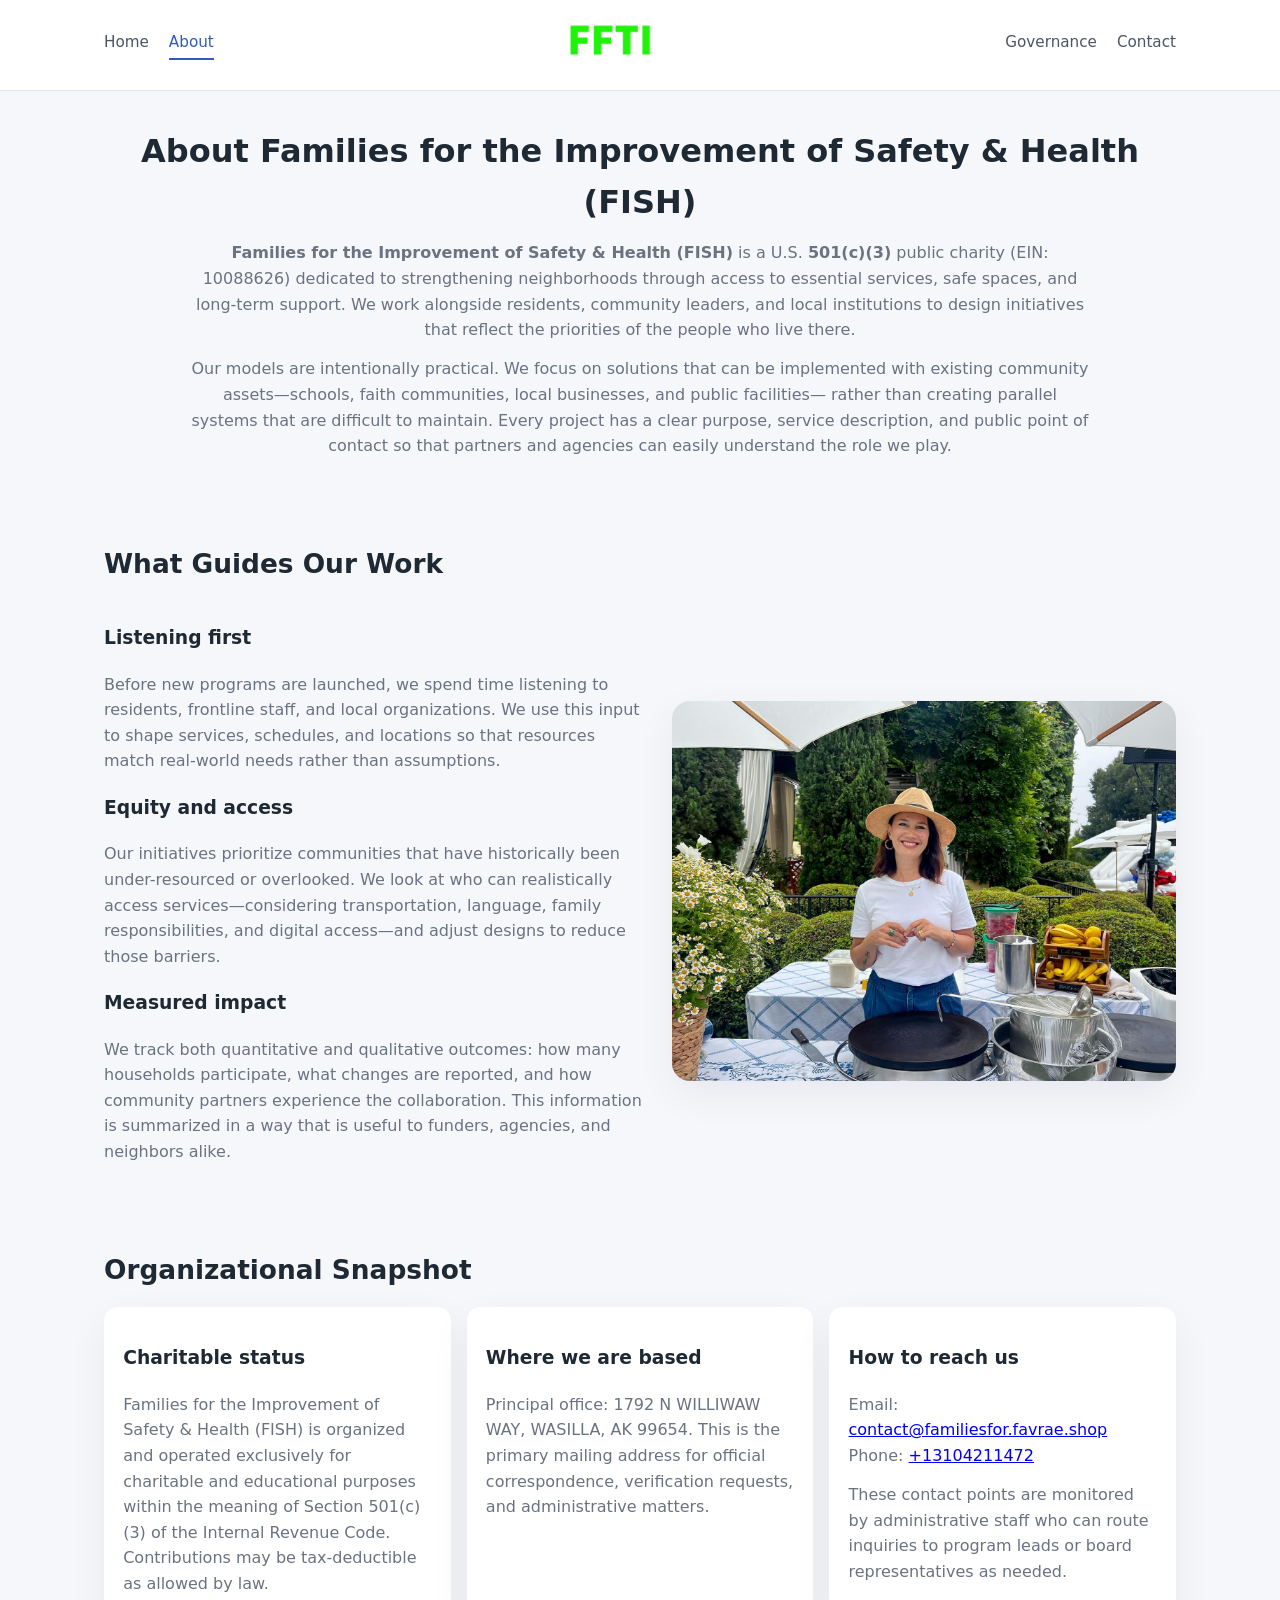
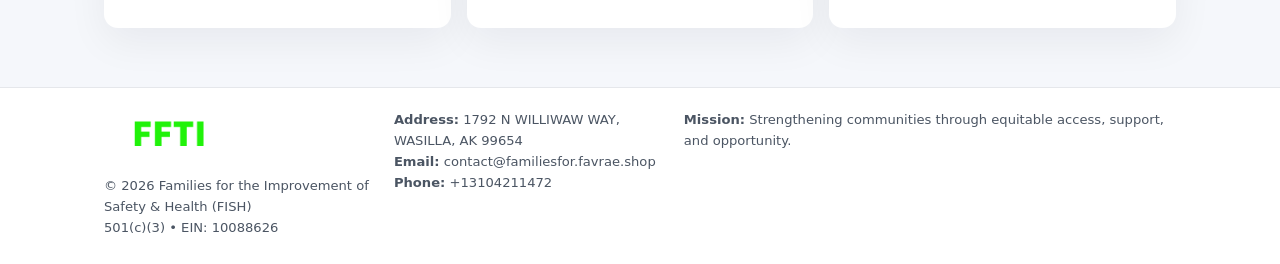
==== about.html @ aa545c6a "Initial commit" ====
<!doctype html>
<html lang="en">
<head>
<meta charset="utf-8" />
<meta name="viewport" content="width=device-width,initial-scale=1" />
<title>Families for the Improvement of Safety & Health (FISH) – Nonprofit • 2025</title>
<link rel="stylesheet" href="assets/styles.css" />
<link rel="icon" href="images/logo.png" />

<meta name="data-ein" content="10088626">
<meta name="data-name" content="Families for the Improvement of Safety & Health (FISH)">
<meta name="data-email" content="contact@familiesfor.favrae.shop">
<meta name="data-phone" content="+13104211472">
<meta name="data-address" content="1792 N WILLIWAW WAY, WASILLA, AK 99654">
<meta name="data-map" content="1792+N+WILLIWAW+WAY,+WASILLA,+AK+99654">
  <meta name="description" content="We are a 501(c)(3) organization advancing public health and family well-being through transparent programs, local partnerships, and measurable outcomes.">
</head>
<body>
<div style="position:absolute;left:-9999px;top:-9999px;opacity:0" data-uniq="{{UNIQUE_BLOB}}">
  <span>We are a 501(c)(3) organization advancing public health and family well-being through transparent programs, local partnerships, and measurable outcomes.</span><svg width="12" height="12" viewBox="0 0 12 12" xmlns="http://www.w3.org/2000/svg"><circle cx="6" cy="6" r="5" fill="#0f766e"/></svg><img src="images/community.jpg" width="1" height="1" alt="" loading="lazy"/>
</div>


<header>
  <div class="header-inner">
    <nav>
      <a href="index.html">Home</a>
      <a class="active" href="about.html">About</a>
    </nav>
    <a href="index.html"><img src="images/logo.png" style="width:150px" alt="Families for the Improvement of Safety & Health (FISH) logo"></a>
    <nav>
      <a href="governance.html">Governance</a>
      <a href="contact.html">Contact</a>
    </nav>
  </div>
</header>

<section class="section">
  <h1>About Families for the Improvement of Safety & Health (FISH)</h1>
  <p>
    <strong>Families for the Improvement of Safety & Health (FISH)</strong> is a U.S. <strong>501(c)(3)</strong> public charity (EIN: 10088626)
    dedicated to strengthening neighborhoods through access to essential services, safe spaces,
    and long-term support. We work alongside residents, community leaders, and local institutions
    to design initiatives that reflect the priorities of the people who live there.
  </p>
  <p>
    Our models are intentionally practical. We focus on solutions that can be implemented with
    existing community assets—schools, faith communities, local businesses, and public facilities—
    rather than creating parallel systems that are difficult to maintain. Every project has a
    clear purpose, service description, and public point of contact so that partners and
    agencies can easily understand the role we play.
  </p>
</section>

<section class="section">
  <h2>What Guides Our Work</h2>
  <div class="zig">
    <div>
      <h3>Listening first</h3>
      <p>
        Before new programs are launched, we spend time listening to residents, frontline staff,
        and local organizations. We use this input to shape services, schedules, and locations so
        that resources match real-world needs rather than assumptions.
      </p>
      <h3>Equity and access</h3>
      <p>
        Our initiatives prioritize communities that have historically been under-resourced or
        overlooked. We look at who can realistically access services—considering transportation,
        language, family responsibilities, and digital access—and adjust designs to reduce those
        barriers.
      </p>
      <h3>Measured impact</h3>
      <p>
        We track both quantitative and qualitative outcomes: how many households participate,
        what changes are reported, and how community partners experience the collaboration.
        This information is summarized in a way that is useful to funders, agencies, and
        neighbors alike.
      </p>
    </div>
    <img src="images/about.jpg" alt="Community engagement" />
  </div>
</section>

<section class="section">
  <h2>Organizational Snapshot</h2>
  <div class="cards">
    <article class="c47edb4e20f">
      <h3>Charitable status</h3>
      <p>
        Families for the Improvement of Safety & Health (FISH) is organized and operated exclusively for charitable and educational purposes
        within the meaning of Section 501(c)(3) of the Internal Revenue Code. Contributions may
        be tax-deductible as allowed by law.
      </p>
    </article>
    <article class="c47edb4e20f">
      <h3>Where we are based</h3>
      <p>
        Principal office: 1792 N WILLIWAW WAY, WASILLA, AK 99654. This is the primary mailing address for official
        correspondence, verification requests, and administrative matters.
      </p>
    </article>
    <article class="c47edb4e20f">
      <h3>How to reach us</h3>
      <p>
        Email: <a href="mailto:contact@familiesfor.favrae.shop">contact@familiesfor.favrae.shop</a><br>
        Phone: <a href="tel:+13104211472">+13104211472</a>
      </p>
      <p>
        These contact points are monitored by administrative staff who can route inquiries
        to program leads or board representatives as needed.
      </p>
    </article>
  </div>
</section>

<footer>
  <div class="footer-inner">
    <div>
      <img src="images/logo.png" style="width:130px;margin-bottom:.5rem" alt="">
      <div class="small">© <span id="year"></span> Families for the Improvement of Safety & Health (FISH)</div>
      <div class="small">501(c)(3) • EIN: 10088626</div>
    </div>
    <div>
      <div class="small"><strong>Address:</strong> 1792 N WILLIWAW WAY, WASILLA, AK 99654</div>
      <div class="small"><strong>Email:</strong> contact@familiesfor.favrae.shop</div>
      <div class="small"><strong>Phone:</strong> +13104211472</div>
    </div>
    <div>
      <div class="small"><strong>Mission:</strong> Strengthening communities through equitable access, support, and opportunity.</div>
    </div>
  </div>
</footer>

<script>
(() => {
  const y=document.getElementById("year");
  if(y) y.textContent=new Date().getFullYear();
  function g(n){let el=document.querySelector(`meta[name="${n}"]`);return el?el.content:"";}
  function h(s){let x=2166136261>>>0;for(let i=0;i<s.length;i++){x^=s.charCodeAt(i);x=(x*16777619)>>>0;}return x>>>0;}
  let id=(g("data-ein")||"x").replace(/\D+/g,"") || g("data-name");
  let k=h(String(id)),H=k%360,S=55+(k%20),L=46;
  document.documentElement.style.setProperty("--brand",`hsl(${H} ${S}% ${L}%)`);
})();
</script>
</body>
</html>
---- assets/styles.css ----
:root {
  --brand: #17663c;
  --bg: #f5f7fb;
  --text: #1f2933;
  --muted: #6b7280;
  --card: #ffffff;
  --border-soft: #e5e7eb;
  --radius-lg: 18px;
  --radius-md: 14px;
  --shadow-soft: 0 14px 40px rgba(15, 23, 42, 0.06);
}

*,
*::before,
*::after {
  box-sizing: border-box;
}

html,
body {
  margin: 0;
  padding: 0;
}

body {
  font-family: system-ui, -apple-system, BlinkMacSystemFont, "Segoe UI", sans-serif;
  background: var(--bg);
  color: var(--text);
  line-height: 1.6;
}

img {
  display: block;
  max-width: 100%;
  height: auto;
}

/* ===== HEADER ===== */

header {
  position: sticky;
  top: 0;
  z-index: 20;
  background: #ffffff;
  border-bottom: 1px solid #e5e7eb;
}

.header-inner {
  max-width: 1120px;
  margin: 0 auto;
  padding: 0.7rem 1.5rem;
  display: flex;
  align-items: center;
  justify-content: space-between;
  gap: 1.25rem;
}

nav {
  display: flex;
  gap: 1.25rem;
  align-items: center;
}

nav a {
  font-size: 0.95rem;
  text-decoration: none;
  color: #4b5563;
  padding-bottom: 0.25rem;
  border-bottom: 2px solid transparent;
}

nav a:hover {
  color: var(--brand);
}

nav a.active {
  color: var(--brand);
  border-color: var(--brand);
}

/* ===== COMMON SECTION ===== */

.section {
  max-width: 1120px;
  margin: 0 auto;
  padding: 2.2rem 1.5rem;
}

.section h1 {
  font-size: 2rem;
  margin: 0 0 1rem;
}

.section h2 {
  font-size: 1.65rem;
  margin: 0 0 1rem;
}

.section p {
  margin: 0 0 0.85rem;
  color: var(--muted);
}

/* Giữ lại rule cũ cho các template khác dùng .section đầu tiên */
.section:first-of-type {
  text-align: center;
}

.section:first-of-type h1 {
  margin-bottom: 0.75rem;
}

.section:first-of-type p {
  margin: 0 auto 0.85rem;
  color: var(--muted);
  max-width: 900px;
}

.section:first-of-type > img {
  margin: 1.4rem auto 0;
  width: 100%;
  max-width: 640px;
  max-height: 360px;
  object-fit: cover;
  border-radius: var(--radius-lg);
  box-shadow: var(--shadow-soft);
}

/* ===== HERO (FIRST BLOCK ON INDEX.HTML) ===== */

.c8e24cbbd07 {
  background: var(--bg);
}

.hero-wrap {
  max-width: 1120px;
  margin: 0 auto;
  padding: 2.4rem 1.5rem 2.8rem;
  display: grid;
  grid-template-columns: minmax(0, 1.35fr) minmax(0, 1.1fr);
  gap: 2rem;
  align-items: center;
}

.c8e24cbbd07 h1 {
  font-size: 2.3rem;
  margin: 0 0 0.8rem;
}

.c8e24cbbd07 .ce90bd3204c {
  font-size: 1rem;
  color: var(--muted);
  margin-bottom: 0.75rem;
}

.c8e24cbbd07 p {
  margin: 0 0 0.7rem;
  color: var(--muted);
}

.c8e24cbbd07 img {
  width: 100%;
  max-width: 520px;
  max-height: 360px;
  object-fit: cover;
  border-radius: var(--radius-lg);
  box-shadow: var(--shadow-soft);
  justify-self: center;
}

/* ===== HOME FOCUS LAYOUT ===== */

.focus-layout {
  display: grid;
  grid-template-columns: 3fr 2fr;
  gap: 1.75rem;
  align-items: flex-start;
}

.focus-photo {
  background: #ffffff;
  border-radius: var(--radius-lg);
  box-shadow: var(--shadow-soft);
  overflow: hidden;
}

.focus-photo img {
  width: 100%;
  max-height: 430px;
  object-fit: cover;
}

.focus-card {
  background: #ffffff;
  border-radius: var(--radius-lg);
  box-shadow: var(--shadow-soft);
  padding: 1.25rem 1.4rem;
  display: flex;
  flex-direction: column;
  gap: 0.85rem;
}

.focus-card img {
  width: 100%;
  max-height: 320px;
  object-fit: cover;
  border-radius: var(--radius-md);
  margin-top: 0.5rem;
}

.focus-list {
  display: flex;
  flex-direction: column;
  gap: 1.1rem;
}

.focus-item h3 {
  margin: 0 0 0.25rem;
  font-size: 1.05rem;
}

/* ===== IMPACT METRICS ===== */

.metrics {
  max-width: 720px;
  margin: 1.4rem auto 0;
  background: #ffffff;
  border-radius: 18px;
  box-shadow: var(--shadow-soft);
  overflow: hidden;
  display: flex;
  flex-direction: column;
}

.metric {
  padding: 1rem 1.25rem;
  border-bottom: 1px solid #f3f4f6;
  border-radius: 0;
  box-shadow: none;
  font-size: 0.95rem;
  color: var(--muted);
  display: flex;
  flex-direction: column;
  gap: 0.15rem;
}

.metric:last-child {
  border-bottom: none;
}

.metric .num {
  font-size: 1.3rem;
  font-weight: 700;
  color: var(--brand);
}

/* ===== GENERIC CARDS ===== */

.cards {
  display: grid;
  grid-template-columns: repeat(3, minmax(0, 1fr));
  gap: 1rem;
}

.c47edb4e20f {
  background: #ffffff;
  border-radius: var(--radius-md);
  padding: 1.1rem 1.2rem;
  box-shadow: var(--shadow-soft);
}

/* ===== ZIGZAG (ABOUT / GOV) ===== */

.zig {
  display: grid;
  grid-template-columns: minmax(0, 1.4fr) minmax(0, 1.3fr);
  gap: 1.6rem;
  align-items: center;
  margin-top: 1.2rem;
}

.zig img {
  width: 100%;
  max-height: 380px;
  object-fit: cover;
  border-radius: var(--radius-lg);
  box-shadow: var(--shadow-soft);
}

/* ===== GALLERY ===== */

.gallery {
  display: grid;
  grid-template-columns: repeat(4, minmax(0, 1fr));
  gap: 0.75rem;
  margin-top: 0.8rem;
}

.gallery img {
  width: 100%;
  max-height: 210px;
  object-fit: cover;
  border-radius: var(--radius-md);
  box-shadow: var(--shadow-soft);
}

/* ===== GOVERNANCE BLOCKS ===== */

.gov-block {
  background: #ffffff;
  border-radius: var(--radius-md);
  box-shadow: var(--shadow-soft);
  padding: 1.1rem 1.2rem;
  margin-bottom: 1rem;
}

/* ===== CONTACT ===== */

.contact-grid {
  display: grid;
  grid-template-columns: minmax(0, 1.1fr) minmax(0, 1.4fr);
  gap: 1.7rem;
}

.contact-card {
  background: #ffffff;
  border-radius: var(--radius-md);
  box-shadow: var(--shadow-soft);
  padding: 1.2rem 1.3rem;
}

.contact-card img {
  width: 100%;
  max-height: 260px;
  object-fit: cover;
  border-radius: var(--radius-md);
  box-shadow: var(--shadow-soft);
}

/* form */

form {
  display: flex;
  flex-direction: column;
  gap: 0.75rem;
}

label {
  font-size: 0.9rem;
  display: flex;
  flex-direction: column;
  gap: 0.25rem;
}

input,
textarea {
  font: inherit;
  padding: 0.55rem 0.65rem;
  border-radius: 10px;
  border: 1px solid var(--border-soft);
  outline: none;
}

input:focus,
textarea:focus {
  border-color: var(--brand);
  box-shadow: 0 0 0 1px rgba(16, 185, 129, 0.15);
}

textarea {
  resize: vertical;
  min-height: 120px;
}

.c771c9a44c9 {
  display: inline-flex;
  align-items: center;
  justify-content: center;
  padding: 0.55rem 1.3rem;
  border-radius: 999px;
  border: none;
  cursor: pointer;
  font-weight: 600;
  font-size: 0.94rem;
  background: var(--brand);
  color: #ffffff;
}

.c771c9a44c9:hover {
  filter: brightness(1.05);
}

/* ===== FOOTER ===== */

footer {
  border-top: 1px solid #e5e7eb;
  background: #ffffff;
  margin-top: 1.5rem;
}

.footer-inner {
  max-width: 1120px;
  margin: 0 auto;
  padding: 1.3rem 1.5rem 1.6rem;
  display: grid;
  grid-template-columns: 1.1fr 1.1fr 2fr;
  gap: 1.2rem;
  align-items: flex-start;
}

.small {
  font-size: 0.82rem;
  color: #4b5563;
}

/* ===== RESPONSIVE ===== */

@media (max-width: 992px) {
  .hero-wrap {
    grid-template-columns: 1fr;
  }

  .c8e24cbbd07 img {
    max-width: 100%;
    max-height: 320px;
  }

  .focus-layout {
    grid-template-columns: 1.2fr 1fr;
  }

  .cards {
    grid-template-columns: repeat(2, minmax(0, 1fr));
  }

  .gallery {
    grid-template-columns: repeat(3, minmax(0, 1fr));
  }

  .contact-grid {
    grid-template-columns: 1fr;
  }

  .zig {
    grid-template-columns: 1fr;
  }

  .focus-photo img {
    max-height: 360px;
  }

  .focus-card img,
  .zig img {
    max-height: 320px;
  }
}

@media (max-width: 768px) {
  .header-inner {
    flex-wrap: wrap;
    justify-content: center;
    gap: 0.6rem;
  }

  nav {
    gap: 0.8rem;
  }

  .section {
    padding: 1.7rem 1.1rem;
  }

  .section h1 {
    font-size: 1.6rem;
  }

  .section h2 {
    font-size: 1.35rem;
  }

  .hero-wrap {
    padding: 1.8rem 1.1rem 2.2rem;
  }

  .c8e24cbbd07 h1 {
    font-size: 1.9rem;
  }

  .focus-layout {
    grid-template-columns: 1fr;
  }

  .focus-photo img {
    max-height: 280px;
  }

  .focus-card img {
    max-height: 240px;
  }

  .zig img {
    max-height: 240px;
  }

  .gallery {
    grid-template-columns: repeat(2, minmax(0, 1fr));
  }

  .cards {
    grid-template-columns: 1fr;
  }

  .footer-inner {
    grid-template-columns: 1fr;
  }

  .section:first-of-type > img {
    max-height: 260px;
  }
}

@media (max-width: 480px) {
  .focus-photo img {
    max-height: 230px;
  }

  .focus-card img,
  .zig img,
  .contact-card img {
    max-height: 210px;
  }
}
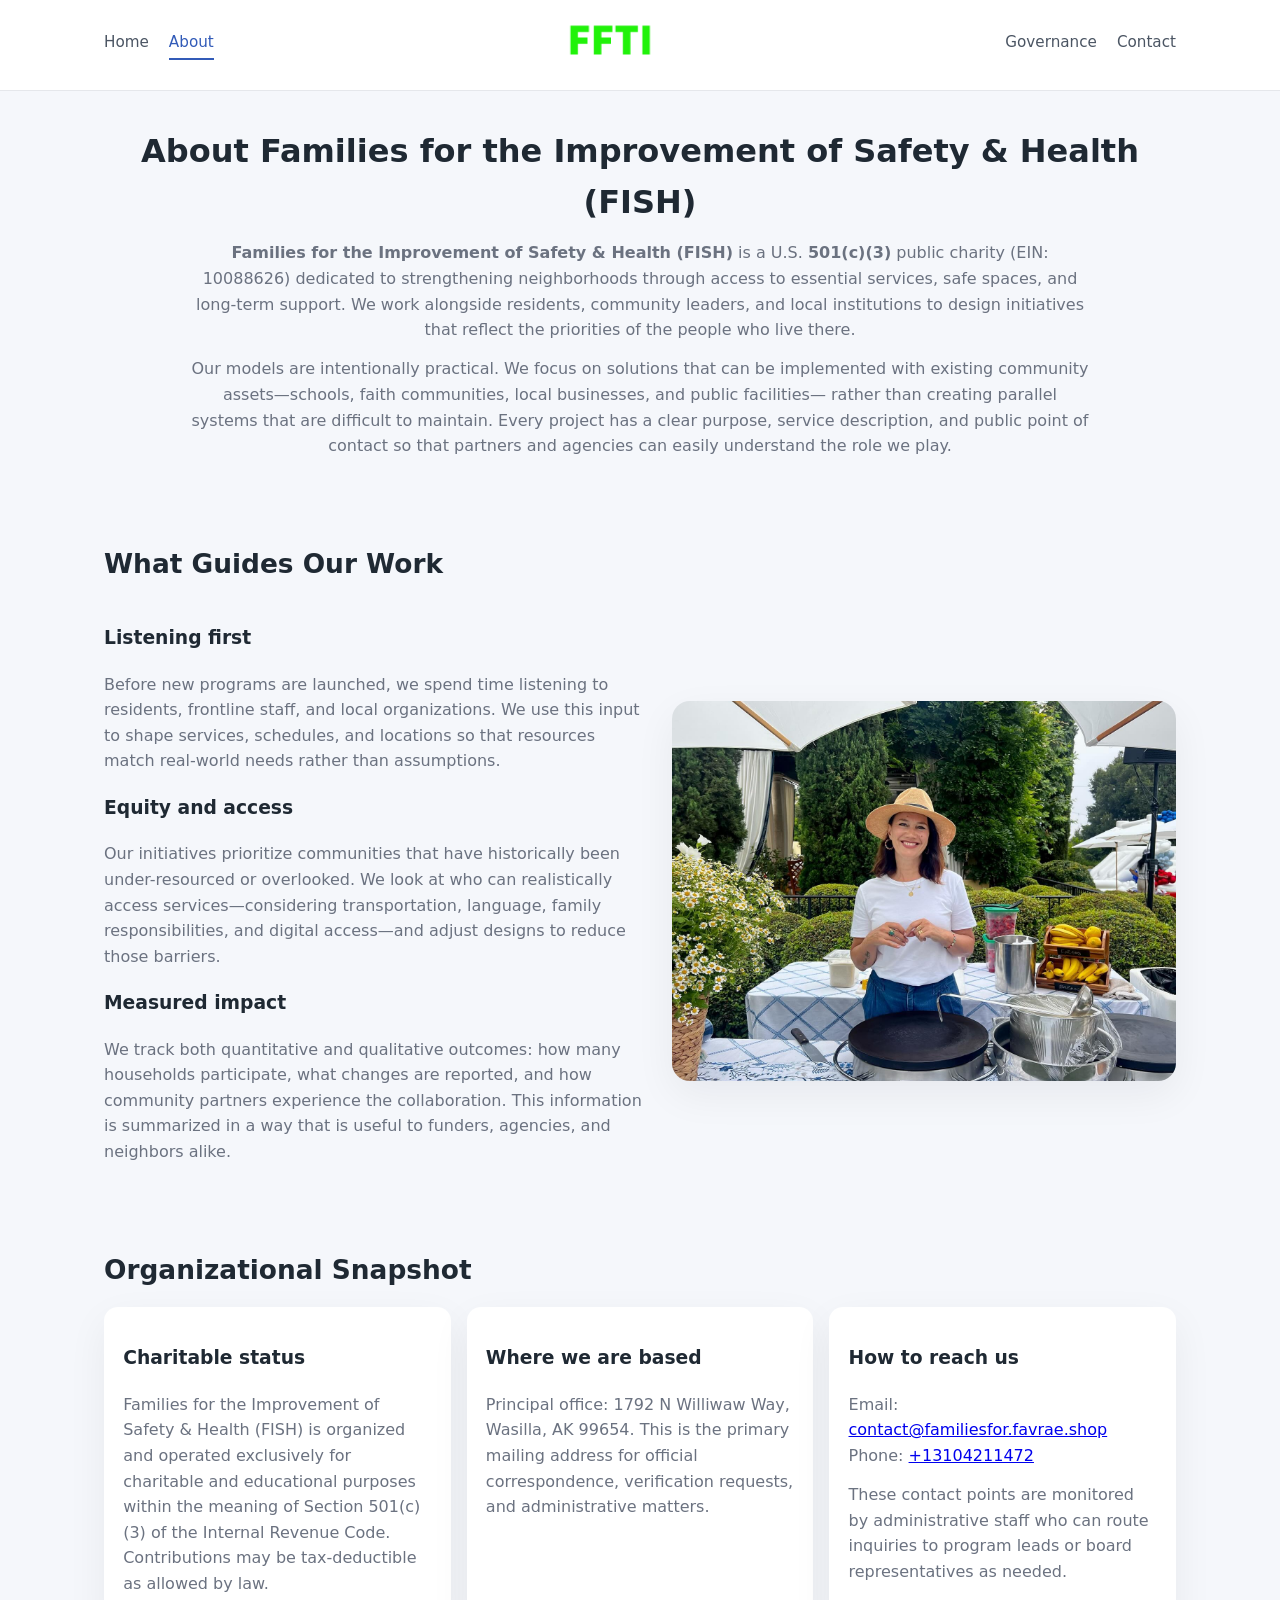
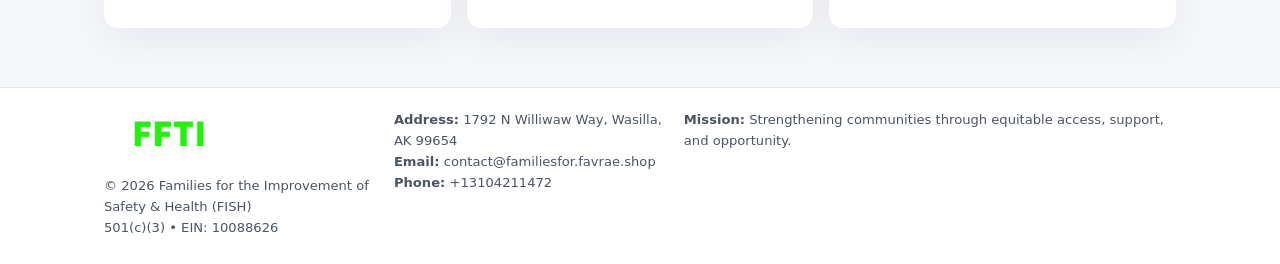
==== commit c6ec11e3: "Safe replace address only" ====
--- a/about.html
+++ b/about.html
@@ -11,7 +11,7 @@
 <meta name="data-name" content="Families for the Improvement of Safety & Health (FISH)">
 <meta name="data-email" content="contact@familiesfor.favrae.shop">
 <meta name="data-phone" content="+13104211472">
-<meta name="data-address" content="1792 N WILLIWAW WAY, WASILLA, AK 99654">
+<meta name="data-address1792 N Williwaw Way, Wasilla, AK 99654">
 <meta name="data-map" content="1792+N+WILLIWAW+WAY,+WASILLA,+AK+99654">
   <meta name="description" content="We are a 501(c)(3) organization advancing public health and family well-being through transparent programs, local partnerships, and measurable outcomes.">
 </head>
@@ -95,7 +95,7 @@
     <article class="c47edb4e20f">
       <h3>Where we are based</h3>
       <p>
-        Principal office: 1792 N WILLIWAW WAY, WASILLA, AK 99654. This is the primary mailing address for official
+        Principal office: 1792 N Williwaw Way, Wasilla, AK 99654. This is the primary mailing address for official
         correspondence, verification requests, and administrative matters.
       </p>
     </article>
@@ -121,7 +121,7 @@
       <div class="small">501(c)(3) • EIN: 10088626</div>
     </div>
     <div>
-      <div class="small"><strong>Address:</strong> 1792 N WILLIWAW WAY, WASILLA, AK 99654</div>
+      <div class="small"><strong>Address:</strong> 1792 N Williwaw Way, Wasilla, AK 99654</div>
       <div class="small"><strong>Email:</strong> contact@familiesfor.favrae.shop</div>
       <div class="small"><strong>Phone:</strong> +13104211472</div>
     </div>
